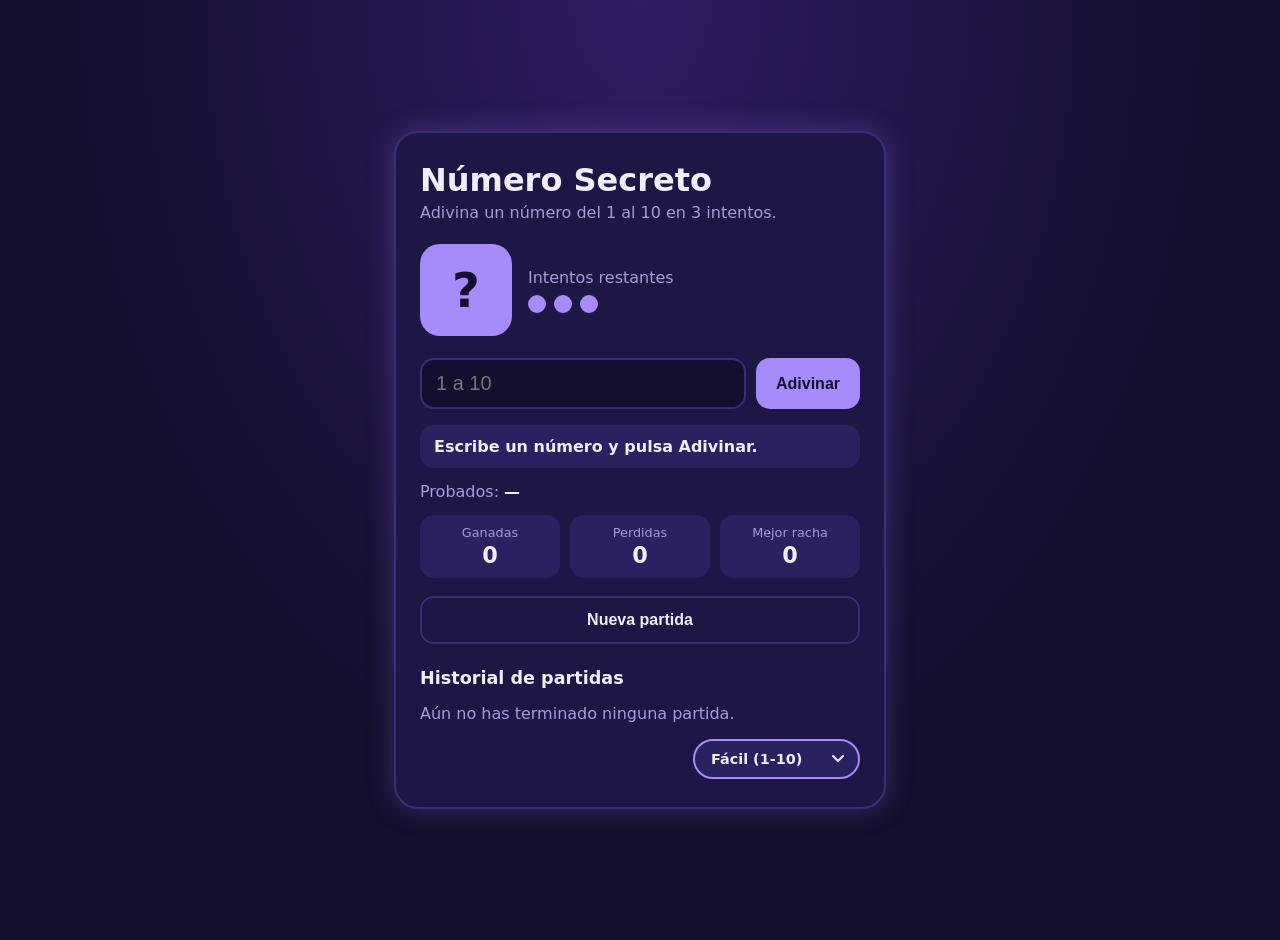
==== juego/index.html @ 25a5fa97 "Terminacion" ====
<!DOCTYPE html>
<html lang="es">
<head>
  <meta charset="utf-8">
  <meta name="viewport" content="width=device-width, initial-scale=1">
  <title>Número Secreto</title>
  <link rel="stylesheet" href="css/style.css">
</head>
<body>
  <!-- Capas de efectos: destellos de pantalla y cartel grande (OK, PERDISTE, nivel) -->
  <div id="efecto" class="efecto" aria-hidden="true"></div>
  <div id="cartel" class="cartel" aria-hidden="true"></div>

  <main>
    <h1>Número Secreto</h1>
    <p class="subtitulo" id="subtitulo">Adivina un número del 1 al 10 en 3 intentos.</p>

    <div class="tablero">
      <div class="secreto" id="secreto" aria-label="Número secreto oculto">?</div>
      <div class="intentos">
        <span>Intentos restantes</span>
        <div id="bolas"></div>
      </div>
    </div>

    <div class="entrada">
      <input id="campoNumero" type="number" min="1" max="10" placeholder="1 a 10">
      <button id="btnAdivinar" type="button">Adivinar</button>
    </div>

    <p id="mensaje">Escribe un número y pulsa Adivinar.</p>

    <p class="probados" id="probados">Probados: <b>—</b></p>

    <div class="marcador">
      <div><span>Ganadas</span><strong id="ganadas">0</strong></div>
      <div><span>Perdidas</span><strong id="perdidas">0</strong></div>
      <div><span>Mejor racha</span><strong id="mejorRacha">0</strong></div>
    </div>

    <button id="btnNueva" type="button">Nueva partida</button>

    <section class="partidas">
      <h2>Historial de partidas</h2>
      <p id="sinPartidas">Aún no has terminado ninguna partida.</p>
      <ol id="listaPartidas"></ol>

      <div class="acciones">
        <button id="btnBorrar" type="button">Borrar historial</button>
        <select id="nivel" aria-label="Dificultad">
          <option value="facil">Fácil (1-10)</option>
          <option value="medio">Medio (1-50)</option>
          <option value="dificil">Difícil (1-100)</option>
        </select>
      </div>
    </section>
  </main>
  <script src="js/script.js"></script>
</body>
</html>
---- juego/css/style.css ----
[hidden] {
  display: none !important;
}

/* ===== Colores de cada nivel =====
   Fácil (morado) es el predeterminado. El JavaScript pone
   body[data-nivel="..."] y los colores cambian solos. */
:root {
  --fondo: #140f2e;
  --halo: rgba(124, 58, 237, 0.28);
  --tarjeta: #1e1745;
  --borde: #3a2d7a;
  --suave: #2a2160;
  --texto: #f1ecff;
  --apagado: #a79bd8;
  --acento: #a78bfa;
  --sobre-acento: #140f2e;
  --brillo: rgba(167, 139, 250, 0.25);
}

body[data-nivel="medio"] {
  --fondo: #17120a;
  --halo: rgba(251, 191, 36, 0.16);
  --tarjeta: #231a0b;
  --borde: #5c4515;
  --suave: #33260e;
  --texto: #fff6dd;
  --apagado: #d1b777;
  --acento: #fbbf24;
  --sobre-acento: #1a1203;
  --brillo: rgba(251, 191, 36, 0.22);
}

body[data-nivel="dificil"] {
  --fondo: #080102;
  --halo: rgba(255, 43, 61, 0.22);
  --tarjeta: #140407;
  --borde: #6b0f1a;
  --suave: #240709;
  --texto: #ffe9e9;
  --apagado: #cf8a90;
  --acento: #ff2b3d;
  --sobre-acento: #120002;
  --brillo: rgba(255, 43, 61, 0.4);
}

/* ===== Base ===== */
body {
  font-family: system-ui, -apple-system, "Segoe UI", sans-serif;
  background: radial-gradient(ellipse at 50% 0%, var(--halo), transparent 65%), var(--fondo);
  background-attachment: fixed;
  color: var(--texto);
  margin: 0;
  min-height: 100vh;
  display: grid;
  place-items: center;
  padding: 20px;
}

main {
  width: 100%;
  max-width: 440px;
  background: var(--tarjeta);
  border: 2px solid var(--borde);
  border-radius: 24px;
  padding: 28px 24px;
  box-shadow: 0 0 28px var(--brillo);
  transition: background-color 0.4s, border-color 0.4s, box-shadow 0.4s;
}

h1 {
  margin: 0 0 4px;
  font-size: 2rem;
}

.subtitulo {
  margin: 0 0 22px;
  color: var(--apagado);
}

/* ===== Recuadro "?" y bolas de intentos ===== */
.tablero {
  display: flex;
  align-items: center;
  gap: 16px;
  margin-bottom: 22px;
}

.secreto {
  flex: none;
  width: 92px;
  height: 92px;
  border-radius: 20px;
  background: var(--acento);
  color: var(--sobre-acento);
  display: grid;
  place-items: center;
  font-size: 3rem;
  font-weight: bold;
  transition: background-color 0.4s;
}

.secreto.reveal {
  animation: pop 0.35s ease-out;
}

@keyframes pop {
  from { transform: scale(0.8) rotate(-6deg); }
  to   { transform: none; }
}

.intentos {
  display: grid;
  gap: 8px;
  color: var(--apagado);
}

#bolas {
  display: flex;
  gap: 8px;
  flex-wrap: wrap;
}

.bola {
  width: 14px;
  height: 14px;
  border-radius: 50%;
  background: var(--acento);
  border: 2px solid var(--acento);
  transition: background 0.3s, opacity 0.3s;
}

.bola.apagada {
  background: transparent;
  border-color: var(--borde);
  opacity: 0.7;
}

/* ===== Campo y botones ===== */
.entrada {
  display: flex;
  gap: 10px;
}

input {
  flex: 1;
  min-width: 0;
  font-size: 1.25rem;
  padding: 12px 14px;
  border: 2px solid var(--borde);
  border-radius: 14px;
  background: var(--fondo);
  color: var(--texto);
}

input:disabled,
button:disabled {
  opacity: 0.5;
  cursor: not-allowed;
}

button {
  font-size: 1rem;
  font-weight: bold;
  padding: 12px 20px;
  min-height: 48px;
  border: none;
  border-radius: 14px;
  background: var(--acento);
  color: var(--sobre-acento);
  cursor: pointer;
}

:focus-visible {
  outline: 3px solid var(--acento);
  outline-offset: 2px;
}

#btnNueva {
  background: transparent;
  color: var(--texto);
  border: 2px solid var(--borde);
  width: 100%;
  margin-top: 4px;
}

/* ===== Mensaje ===== */
#mensaje {
  margin: 16px 0 0;
  padding: 12px 14px;
  border-radius: 14px;
  background: var(--suave);
  font-weight: bold;
}

#mensaje.ok {
  background: #12382e;
  color: #5fdcae;
}

#mensaje.mal {
  background: #40191a;
  color: #ff8f87;
}

/* ===== Probados y marcador ===== */
.probados {
  margin: 14px 0;
  color: var(--apagado);
}

.probados b {
  color: var(--texto);
}

.marcador {
  display: grid;
  grid-template-columns: repeat(3, 1fr);
  gap: 10px;
  margin-bottom: 14px;
}

.marcador div {
  background: var(--suave);
  border-radius: 14px;
  padding: 10px 8px;
  text-align: center;
  display: grid;
  gap: 2px;
}

.marcador span {
  color: var(--apagado);
  font-size: 0.8rem;
}

.marcador strong {
  font-size: 1.4rem;
}

/* ===== Historial de partidas ===== */
.partidas {
  margin-top: 24px;
}

.partidas h2 {
  font-size: 1.1rem;
  margin: 0 0 8px;
}

#sinPartidas {
  color: var(--apagado);
}

#listaPartidas {
  margin: 0 0 12px;
  padding-left: 22px;
}

#listaPartidas li {
  padding: 6px 0;
}

#listaPartidas li.gano {
  color: #5fdcae;
}

#listaPartidas li.perdio {
  color: #ff8f87;
}

/* ===== Borrar historial y dificultad, en la misma fila ===== */
.acciones {
  display: flex;
  align-items: center;
  gap: 10px;
  flex-wrap: wrap;
}

#btnBorrar {
  background: transparent;
  color: var(--apagado);
  border: 2px solid var(--borde);
  padding: 8px 14px;
  font-size: 0.9rem;
  min-height: 40px;
}

#nivel {
  margin-left: auto;
  min-height: 40px;
  appearance: none;
  -webkit-appearance: none;
  font: inherit;
  font-size: 0.9rem;
  font-weight: bold;
  padding: 8px 36px 8px 16px;
  border: 2px solid var(--acento);
  border-radius: 999px;
  background-color: var(--suave);
  color: var(--texto);
  cursor: pointer;
  background-image: url("data:image/svg+xml;utf8,<svg xmlns='http://www.w3.org/2000/svg' width='12' height='8' viewBox='0 0 12 8'><path d='M1 1l5 5 5-5' fill='none' stroke='%23e8e8f0' stroke-width='2' stroke-linecap='round' stroke-linejoin='round'/></svg>");
  background-repeat: no-repeat;
  background-position: right 14px center;
}

#nivel option {
  background: var(--tarjeta);
  color: var(--texto);
}

/* ===== Nivel DIFÍCIL: demoniaco ===== */
body[data-nivel="dificil"]::before {
  content: "";
  position: fixed;
  left: 0;
  right: 0;
  bottom: 0;
  height: 26vh;
  z-index: -1;
  pointer-events: none;
  transform-origin: bottom;
  background:
    radial-gradient(ellipse at 20% 100%, rgba(255, 90, 0, 0.55), transparent 60%),
    radial-gradient(ellipse at 80% 100%, rgba(255, 30, 40, 0.6), transparent 60%),
    radial-gradient(ellipse at 50% 100%, rgba(255, 160, 0, 0.4), transparent 55%);
  animation: llamas 1.4s ease-in-out infinite alternate;
}

@keyframes llamas {
  from { opacity: 0.55; transform: scaleY(0.8); }
  to   { opacity: 1;    transform: scaleY(1.15); }
}

body[data-nivel="dificil"] main {
  animation: latido 2.2s ease-in-out infinite;
}

@keyframes latido {
  0%, 100% { box-shadow: 0 0 16px rgba(255, 43, 61, 0.35); }
  50%      { box-shadow: 0 0 42px rgba(255, 43, 61, 0.85); }
}

body[data-nivel="dificil"] h1 {
  text-shadow: 0 0 14px rgba(255, 43, 61, 0.7);
  animation: glitch 3s infinite;
}

@keyframes glitch {
  0%, 90%, 100% { transform: none; text-shadow: 0 0 14px rgba(255, 43, 61, 0.7); }
  92% { transform: translate(-3px, 1px) skewX(-6deg); text-shadow: 3px 0 #ff2b3d, -3px 0 #5b0a12; }
  94% { transform: translate(3px, -1px) skewX(6deg);  text-shadow: -3px 0 #ff2b3d, 3px 0 #5b0a12; }
  96% { transform: none; }
}

/* ===== Efectos de pantalla ===== */
.efecto {
  position: fixed;
  inset: 0;
  z-index: 10;
  opacity: 0;
  pointer-events: none;
}

@keyframes destello {
  0%   { opacity: 0; }
  15%  { opacity: 1; }
  100% { opacity: 0; }
}

@keyframes destello-largo {
  0%   { opacity: 0; }
  20%  { opacity: 1; }
  70%  { opacity: 0.9; }
  100% { opacity: 0; }
}

@keyframes parpadeo {
  0%   { opacity: 0; }
  10%  { opacity: 1; }
  20%  { opacity: 0.2; }
  30%  { opacity: 1; }
  45%  { opacity: 0.3; }
  60%  { opacity: 1; }
  100% { opacity: 0; }
}

/* Número incorrecto o partida perdida: pantalla roja */
.e-rojo {
  background: radial-gradient(circle at center, rgba(255, 40, 60, 0.18) 25%, rgba(255, 20, 45, 0.7) 100%);
  animation: destello 0.6s ease-out;
}

/* Ganaste: difuminado verde */
.e-verde {
  background: radial-gradient(circle at center, rgba(74, 222, 128, 0.4), rgba(34, 197, 94, 0.2) 55%, rgba(34, 197, 94, 0.45) 100%);
  -webkit-backdrop-filter: blur(4px);
  backdrop-filter: blur(4px);
  animation: destello-largo 1.3s ease-out;
}

/* Cambio de nivel */
.e-facil {
  background: radial-gradient(circle at center, rgba(167, 139, 250, 0.45), rgba(124, 58, 237, 0.35) 100%);
  animation: destello-largo 0.9s ease-out;
}

.e-medio {
  background: radial-gradient(circle at center, rgba(251, 191, 36, 0.45), rgba(217, 119, 6, 0.35) 100%);
  animation: destello-largo 0.9s ease-out;
}

.e-dificil {
  background: radial-gradient(circle at center, rgba(0, 0, 0, 0.55), rgba(255, 20, 40, 0.8) 100%);
  animation: parpadeo 1s linear;
}

/* ===== Cartel grande en el centro ===== */
.cartel {
  position: fixed;
  inset: 0;
  z-index: 20;
  display: grid;
  place-items: center;
  text-align: center;
  padding: 20px;
  font-size: clamp(2.4rem, 13vw, 6rem);
  font-weight: 900;
  letter-spacing: 0.04em;
  opacity: 0;
  pointer-events: none;
}

@keyframes cartel-pop {
  0%   { opacity: 0; transform: scale(0.3); }
  20%  { opacity: 1; transform: scale(1.15); }
  35%  { transform: scale(1); }
  75%  { opacity: 1; }
  100% { opacity: 0; transform: scale(1.1); }
}

@keyframes cartel-glitch {
  0%   { opacity: 0; transform: scale(0.5); }
  15%  { opacity: 1; transform: scale(1.2); }
  20%  { transform: translate(-10px, 2px) skewX(-8deg); }
  25%  { transform: translate(10px, -2px) skewX(8deg); }
  30%  { transform: scale(1); }
  75%  { opacity: 1; }
  100% { opacity: 0; transform: scale(1.3); }
}

@keyframes cartel-fade {
  0%   { opacity: 0; }
  20%  { opacity: 1; }
  80%  { opacity: 1; }
  100% { opacity: 0; }
}

.c-verde {
  color: #4ade80;
  text-shadow: 0 0 30px rgba(74, 222, 128, 0.9), 0 0 80px rgba(34, 197, 94, 0.6);
  animation: cartel-pop 1.2s ease-out;
}

.c-rojo {
  color: #ff5a67;
  text-shadow: 0 0 30px rgba(255, 40, 60, 0.9), 0 0 70px rgba(255, 20, 45, 0.6);
  animation: cartel-pop 1.1s ease-out;
}

.c-facil {
  color: #c4b5fd;
  text-shadow: 0 0 30px rgba(167, 139, 250, 0.9);
  animation: cartel-pop 1s ease-out;
}

.c-medio {
  color: #fbbf24;
  text-shadow: 0 0 30px rgba(251, 191, 36, 0.9);
  animation: cartel-pop 1s ease-out;
}

.c-dificil {
  color: #ff2b3d;
  text-shadow: 0 0 24px rgba(255, 43, 61, 1), 0 0 70px rgba(150, 0, 20, 0.9);
  animation: cartel-glitch 1.4s ease-out;
}

/* ===== Vibración de la tarjeta (número incorrecto) ===== */
body main.vibrar {
  animation: vibrar 0.5s ease-in-out;
}

@keyframes vibrar {
  0%, 100% { transform: none; }
  10% { transform: translateX(-12px); }
  20% { transform: translateX(12px); }
  30% { transform: translateX(-10px); }
  40% { transform: translateX(10px); }
  50% { transform: translateX(-7px); }
  60% { transform: translateX(7px); }
  70% { transform: translateX(-4px); }
  80% { transform: translateX(4px); }
  90% { transform: translateX(-2px); }
}

/* ===== Para quien prefiere menos movimiento ===== */
@media (prefers-reduced-motion: reduce) {
  .secreto.reveal,
  body main.vibrar,
  body[data-nivel="dificil"] main,
  body[data-nivel="dificil"] h1,
  body[data-nivel="dificil"]::before {
    animation: none;
  }

  .efecto {
    display: none;
  }

  .cartel {
    animation-name: cartel-fade !important;
  }
}
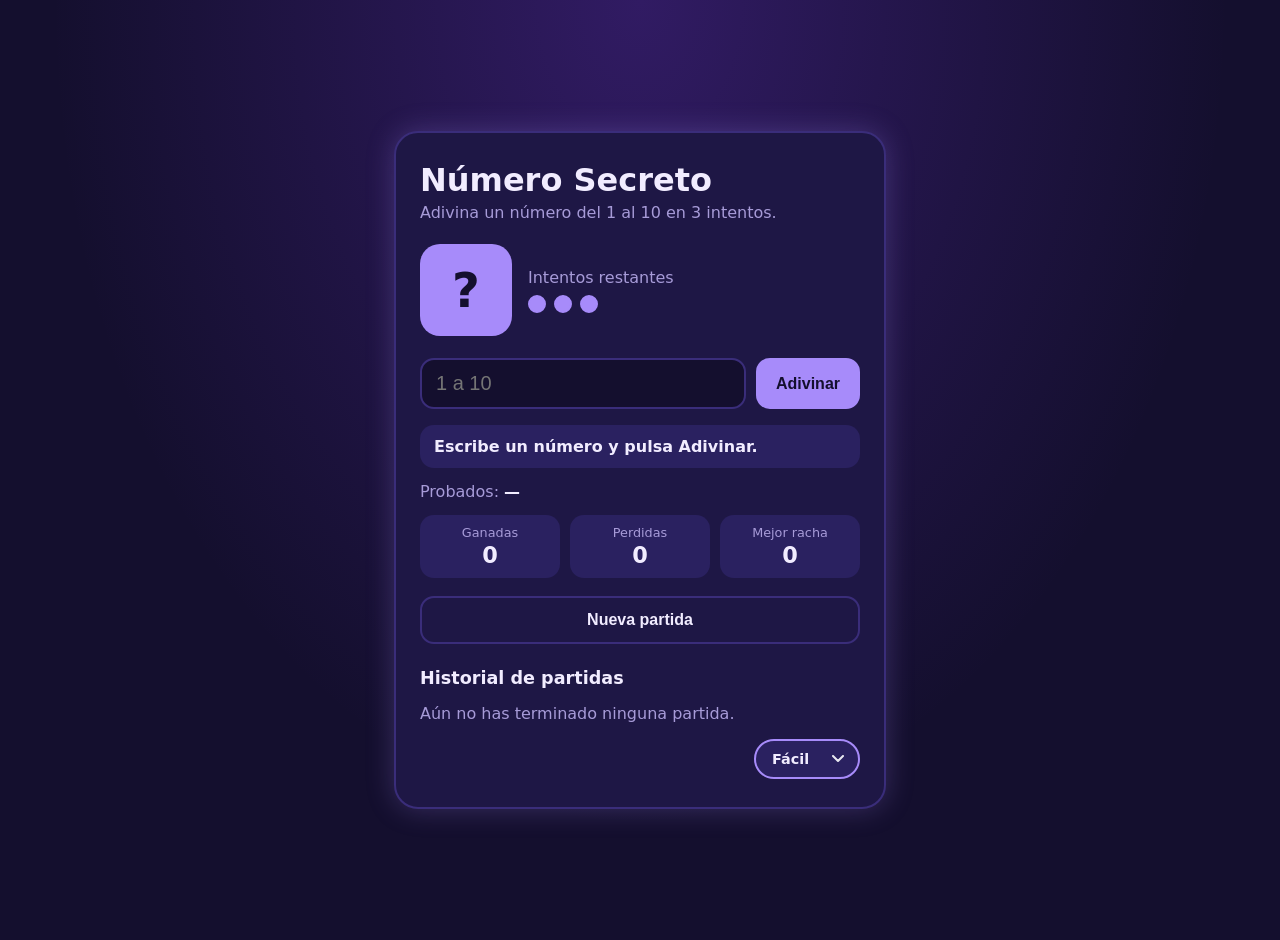
==== commit c7ab054d: "Últimos cambios" ====
--- a/juego/index.html
+++ b/juego/index.html
@@ -48,9 +48,9 @@
       <div class="acciones">
         <button id="btnBorrar" type="button">Borrar historial</button>
         <select id="nivel" aria-label="Dificultad">
-          <option value="facil">Fácil (1-10)</option>
-          <option value="medio">Medio (1-50)</option>
-          <option value="dificil">Difícil (1-100)</option>
+          <option value="facil">Fácil </option>
+          <option value="medio">Medio </option>
+          <option value="dificil">Difícil </option>
         </select>
       </div>
     </section>
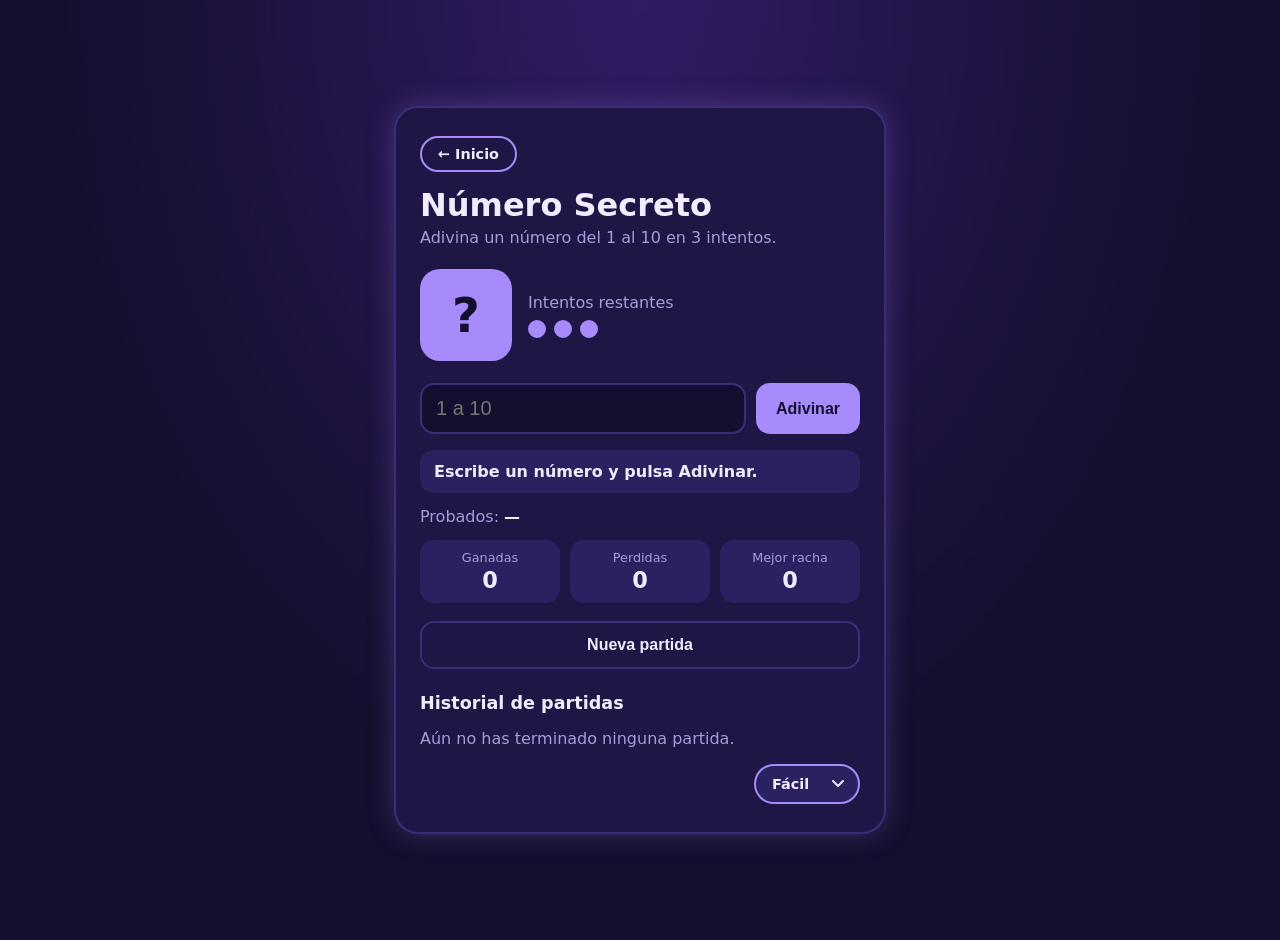
==== commit 5ed2a2cd: "Botón Inicio en el juego" ====
--- a/juego/index.html
+++ b/juego/index.html
@@ -12,6 +12,7 @@
   <div id="cartel" class="cartel" aria-hidden="true"></div>
 
   <main>
+        <a class="btn-inicio" href="../index.html">← Inicio</a>
     <h1>Número Secreto</h1>
     <p class="subtitulo" id="subtitulo">Adivina un número del 1 al 10 en 3 intentos.</p>
 
--- a/juego/css/style.css
+++ b/juego/css/style.css
@@ -522,4 +522,23 @@
   .cartel {
     animation-name: cartel-fade !important;
   }
+}
+
+.btn-inicio {
+  display: inline-block;
+  margin-bottom: 14px;
+  padding: 8px 16px;
+  border: 2px solid var(--acento);
+  border-radius: 999px;
+  color: var(--texto);
+  text-decoration: none;
+  font-size: 0.9rem;
+  font-weight: bold;
+  transition: background-color 0.3s, color 0.3s;
+}
+
+.btn-inicio:hover,
+.btn-inicio:focus-visible {
+  background: var(--acento);
+  color: var(--sobre-acento);
 }
